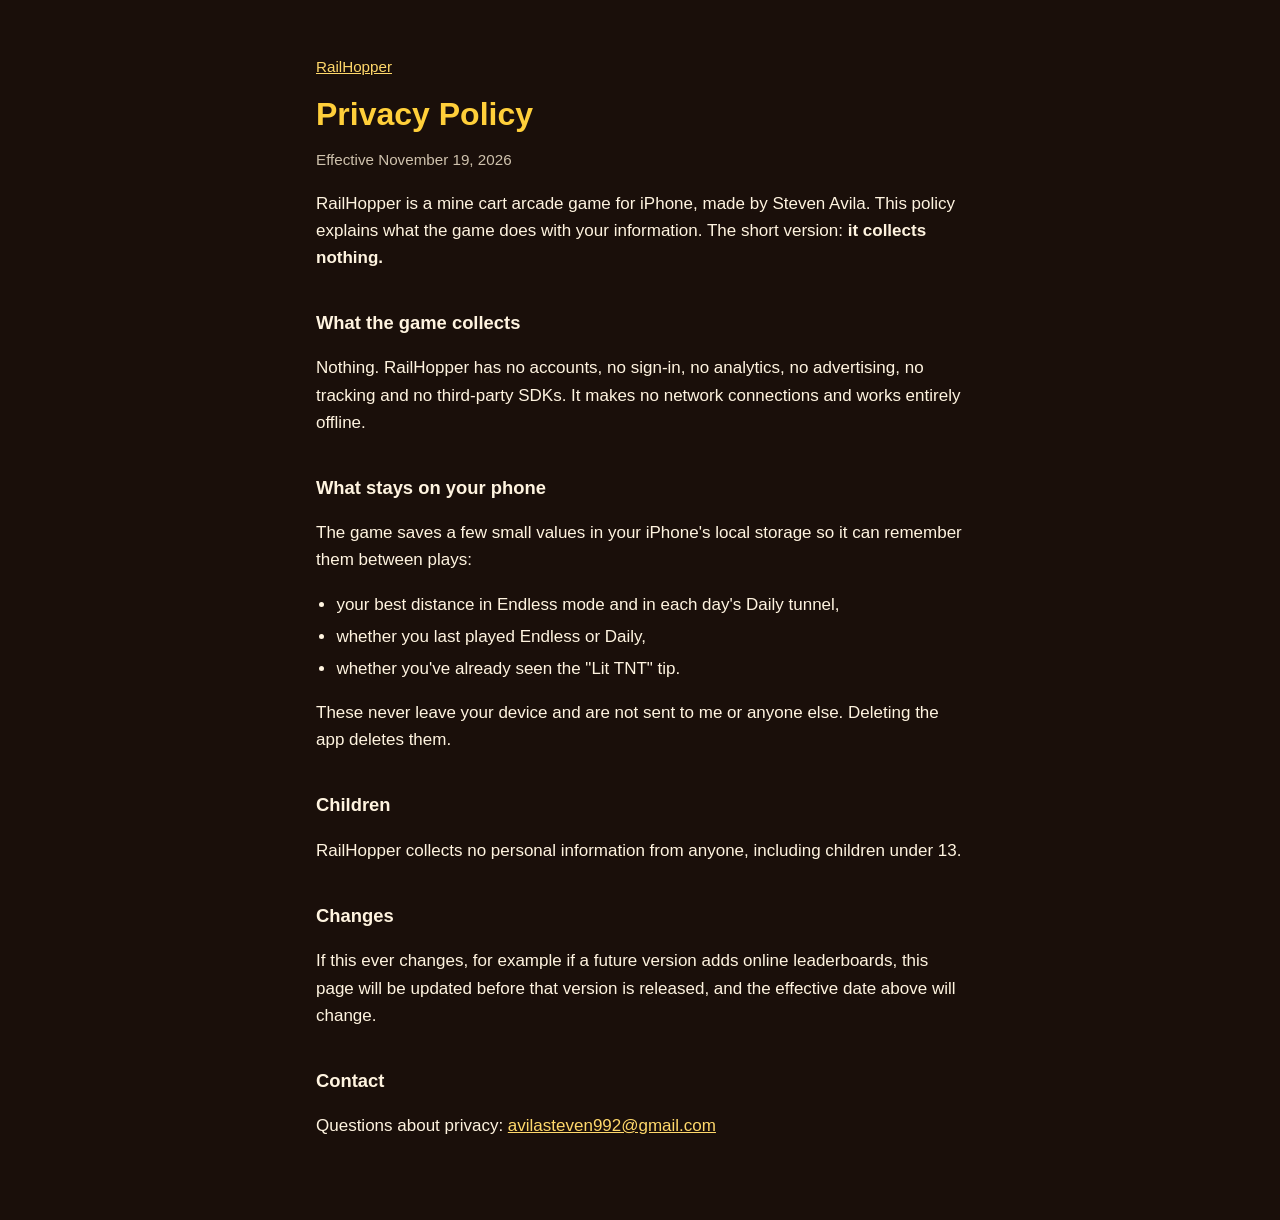
==== privacy.html @ ceac156e "RailHopper support and privacy pages Co-Authored-By: Claude Opus 5.5 <noreply@anthropic.com>" ====
<!doctype html>
<html lang="en">
<head>
<meta charset="utf-8">
<meta name="viewport" content="width=device-width, initial-scale=1">
<title>RailHopper – Privacy Policy</title>
<link rel="stylesheet" href="style.css">
</head>
<body>
<main>
  <p class="back"><a href="./">RailHopper</a></p>
  <h1>Privacy Policy</h1>
  <p class="date">Effective November 19, 2026</p>

  <p>RailHopper is a mine cart arcade game for iPhone, made by Steven Avila. This policy explains what the game does with your information. The short version: <strong>it collects nothing.</strong></p>

  <h2>What the game collects</h2>
  <p>Nothing. RailHopper has no accounts, no sign-in, no analytics, no advertising, no tracking and no third-party SDKs. It makes no network connections and works entirely offline.</p>

  <h2>What stays on your phone</h2>
  <p>The game saves a few small values in your iPhone's local storage so it can remember them between plays:</p>
  <ul>
    <li>your best distance in Endless mode and in each day's Daily tunnel,</li>
    <li>whether you last played Endless or Daily,</li>
    <li>whether you've already seen the "Lit TNT" tip.</li>
  </ul>
  <p>These never leave your device and are not sent to me or anyone else. Deleting the app deletes them.</p>

  <h2>Children</h2>
  <p>RailHopper collects no personal information from anyone, including children under 13.</p>

  <h2>Changes</h2>
  <p>If this ever changes, for example if a future version adds online leaderboards, this page will be updated before that version is released, and the effective date above will change.</p>

  <h2>Contact</h2>
  <p>Questions about privacy: <a href="mailto:avilasteven992@gmail.com">avilasteven992@gmail.com</a></p>
</main>
</body>
</html>
---- style.css ----
:root { --bg: #1a0f0a; --panel: #26180f; --text: #fff4e0; --muted: #cfc2ad; --gold: #ffcf3a; --link: #ffd86b; }
* { box-sizing: border-box; }
body { margin: 0; background: var(--bg); color: var(--text); font: 17px/1.6 -apple-system, BlinkMacSystemFont, "Segoe UI", Roboto, sans-serif; }
main { max-width: 680px; margin: 0 auto; padding: 40px 16px 64px; }
h1 { color: var(--gold); font-size: 2rem; line-height: 1.2; margin: 0.4em 0 0.3em; }
h2 { font-size: 1.15rem; margin: 2em 0 0.4em; }
a { color: var(--link); }
ul { padding-left: 1.2em; }
li { margin: 0.3em 0; }
.icon { display: block; border-radius: 22%; image-rendering: pixelated; }
.lede { color: var(--muted); font-size: 1.1rem; }
.date, .back, .foot { color: var(--muted); font-size: 0.95rem; }
.foot { margin-top: 3em; }
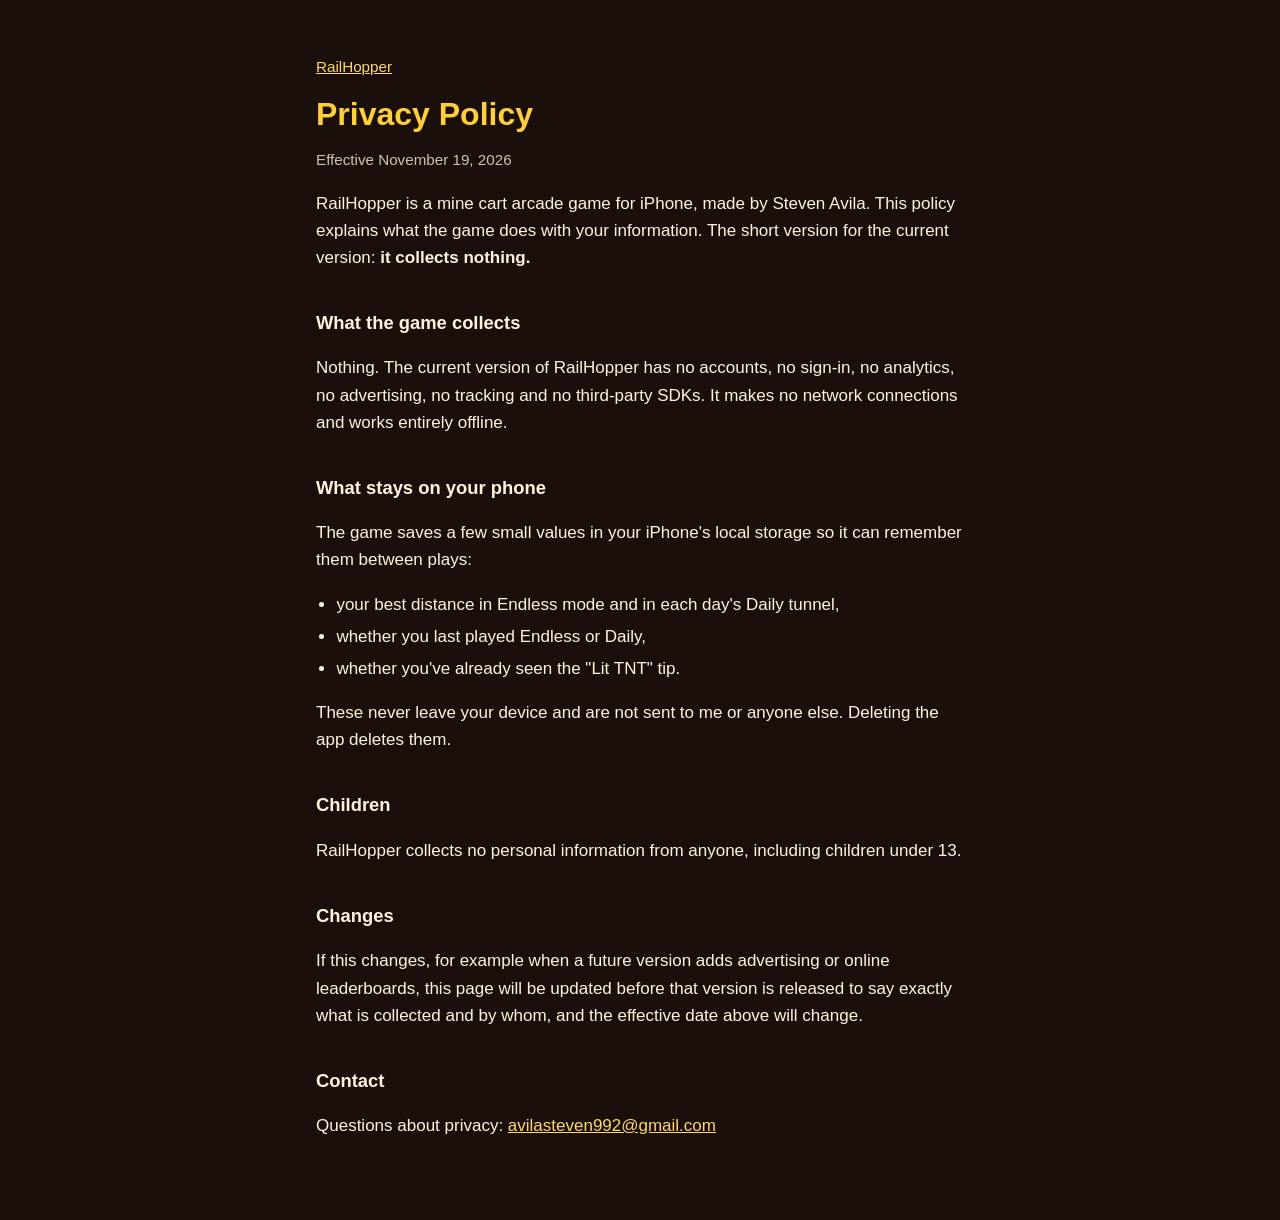
==== commit bd32871e: "Describe the current version only; ads may come later Co-Authored-By: Claude Opus 5.5 <noreply@anthr" ====
--- a/privacy.html
+++ b/privacy.html
@@ -12,10 +12,10 @@
   <h1>Privacy Policy</h1>
   <p class="date">Effective November 19, 2026</p>
 
-  <p>RailHopper is a mine cart arcade game for iPhone, made by Steven Avila. This policy explains what the game does with your information. The short version: <strong>it collects nothing.</strong></p>
+  <p>RailHopper is a mine cart arcade game for iPhone, made by Steven Avila. This policy explains what the game does with your information. The short version for the current version: <strong>it collects nothing.</strong></p>
 
   <h2>What the game collects</h2>
-  <p>Nothing. RailHopper has no accounts, no sign-in, no analytics, no advertising, no tracking and no third-party SDKs. It makes no network connections and works entirely offline.</p>
+  <p>Nothing. The current version of RailHopper has no accounts, no sign-in, no analytics, no advertising, no tracking and no third-party SDKs. It makes no network connections and works entirely offline.</p>
 
   <h2>What stays on your phone</h2>
   <p>The game saves a few small values in your iPhone's local storage so it can remember them between plays:</p>
@@ -30,7 +30,7 @@
   <p>RailHopper collects no personal information from anyone, including children under 13.</p>
 
   <h2>Changes</h2>
-  <p>If this ever changes, for example if a future version adds online leaderboards, this page will be updated before that version is released, and the effective date above will change.</p>
+  <p>If this changes, for example when a future version adds advertising or online leaderboards, this page will be updated before that version is released to say exactly what is collected and by whom, and the effective date above will change.</p>
 
   <h2>Contact</h2>
   <p>Questions about privacy: <a href="mailto:avilasteven992@gmail.com">avilasteven992@gmail.com</a></p>
